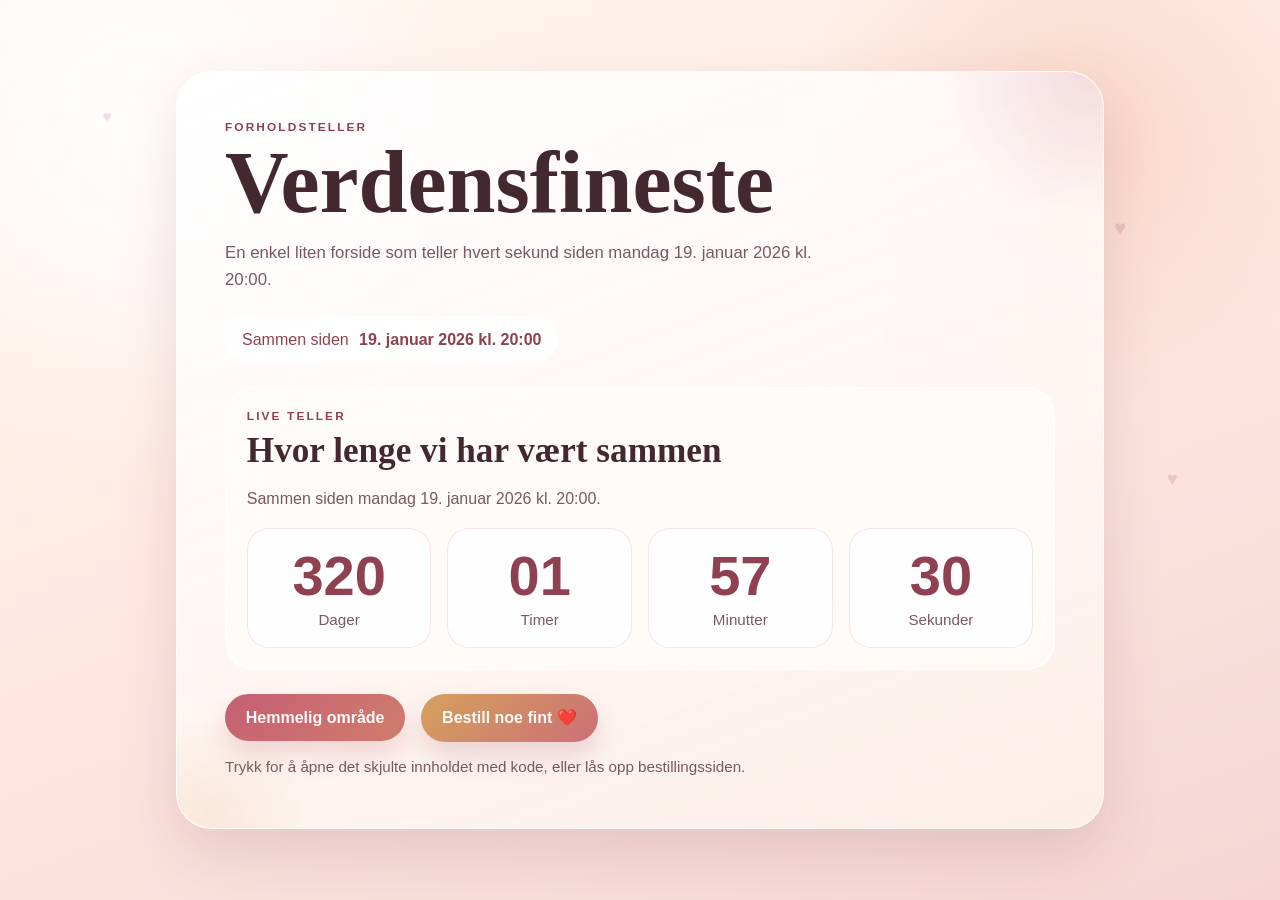
==== bestilling.html @ a600731e "koblet til formspree" ====
<!DOCTYPE html>
<html lang="no">
<head>
  <meta charset="UTF-8">
  <meta name="viewport" content="width=device-width, initial-scale=1.0">
  <title>Bestill noe fint | Verdensfineste</title>
  <link rel="stylesheet" href="style.css">
  <script src="bestilling.js" defer></script>
</head>
<body>
  <div class="floating-hearts" aria-hidden="true">
    <span class="heart heart-1">&hearts;</span>
    <span class="heart heart-2">&hearts;</span>
    <span class="heart heart-3">&hearts;</span>
    <span class="heart heart-4">&hearts;</span>
    <span class="heart heart-5">&hearts;</span>
    <span class="heart heart-6">&hearts;</span>
  </div>

  <div class="page-shell">
    <main class="container order-container">
      <section class="hero-card order-hero">
        <a class="back-link" href="index.html">&larr; Tilbake til forsiden</a>
        <p class="eyebrow">Privat bestilling</p>
        <h1>Bestill noe fint &#10084;&#65039;</h1>
        <p class="hero-copy order-copy">
          Velg det du &oslash;nsker, dato og tid, s&aring; sendes bestillingen.
        </p>

        <form class="order-request-form" id="order-request-form">
          <input type="hidden" name="_subject" value="Ny bestilling fra nettsiden">
          <input type="hidden" name="mottaker" value="t-nyste@online.no">
          <input type="hidden" name="valgte_tjenester" id="selected-services-field">
          <input type="hidden" name="undervalg" id="selected-details-field">
          <input type="hidden" name="bestillingoversikt" id="order-summary-field">

          <div class="order-form-grid">
            <section class="form-panel" aria-labelledby="order-details-title">
              <div class="timeline-heading">
                <div>
                  <p class="panel-kicker">Detaljer</p>
                  <h2 id="order-details-title">Dato, tid og navn</h2>
                </div>
                <p class="timeline-copy">Fyll inn det grunnleggende f&oslash;rst.</p>
              </div>

              <label class="form-field" for="fornavn">
                <span class="field-label">Fornavn</span>
                <input class="text-input" id="fornavn" name="fornavn" type="text" required>
              </label>

              <div class="field-cluster">
                <label class="form-field" for="dato">
                  <span class="field-label">Dato</span>
                  <input class="text-input" id="dato" name="dato" type="date" required>
                </label>

                <label class="form-field" for="klokkeslett">
                  <span class="field-label">Klokkeslett</span>
                  <input class="text-input" id="klokkeslett" name="klokkeslett" type="time" required>
                </label>
              </div>

              <label class="form-field" for="ekstra-melding">
                <span class="field-label">Ekstra melding</span>
                <textarea
                  class="text-area"
                  id="ekstra-melding"
                  name="ekstra_melding"
                  rows="5"
                  placeholder="Skriv noe fint eller praktisk her"
                ></textarea>
              </label>
            </section>

            <section class="form-panel" aria-labelledby="order-summary-title">
              <div>
                <p class="panel-kicker">Oversikt</p>
                <h2 id="order-summary-title">Valgt s&aring; langt</h2>
              </div>
              <p class="panel-copy">
                Du kan velge flere tjenester og menyer i samme bestilling.
              </p>

              <ul class="order-summary-list" id="selection-preview">
                <li class="summary-empty">Ingen tjenester valgt enn&aring;.</li>
              </ul>

              <div class="status-message is-info" id="config-message" hidden aria-live="polite"></div>
              <div class="status-message" id="form-status" hidden aria-live="polite"></div>
            </section>
          </div>

          <section class="form-panel services-shell" aria-labelledby="services-title">
            <div class="timeline-heading">
              <div>
                <p class="panel-kicker">Tjenester</p>
                <h2 id="services-title">Velg det du &oslash;nsker</h2>
              </div>
              <p class="timeline-copy">Undervalg blir tilgjengelige n&aring;r tjenesten er valgt.</p>
            </div>

            <div class="service-grid">
              <article class="service-card" data-service-card>
                <label class="service-toggle" for="service-dinner">
                  <input type="checkbox" id="service-dinner" name="services[]" value="Middag hjemme">
                  <span class="service-copy">
                    <strong class="service-title">Middag hjemme</strong>
                    <span>Velg meny, dessert og om kokken skal v&aelig;re med eller uten kl&aelig;r.</span>
                  </span>
                </label>

                <div class="service-options" data-options-for="service-dinner">
                  <div class="option-group">
                    <p class="option-group-title">Meny</p>
                    <div class="choice-row">
                      <label class="choice-chip" for="dinner-pizza">
                        <input type="checkbox" id="dinner-pizza" name="dinner_menu[]" value="Pizza">
                        Pizza
                      </label>
                      <label class="choice-chip" for="dinner-together">
                        <input type="checkbox" id="dinner-together" name="dinner_menu[]" value="Middag sammen">
                        Middag sammen
                      </label>
                    </div>
                  </div>

                  <div class="option-group">
                    <p class="option-group-title">Kokken</p>
                    <div class="choice-row">
                      <label class="choice-chip" for="cook-clothes-med">
                        <input type="radio" id="cook-clothes-med" name="cook_clothes" value="Med">
                        Med
                      </label>
                      <label class="choice-chip" for="cook-clothes-uten">
                        <input type="radio" id="cook-clothes-uten" name="cook_clothes" value="Uten">
                        Uten
                      </label>
                    </div>
                  </div>

                  <div class="option-group">
                    <p class="option-group-title">Dessert</p>
                    <div class="choice-row">
                      <label class="choice-chip" for="dessert-yes">
                        <input type="radio" id="dessert-yes" name="dessert" value="Ja">
                        Ja
                      </label>
                      <label class="choice-chip" for="dessert-no">
                        <input type="radio" id="dessert-no" name="dessert" value="Nei">
                        Nei
                      </label>
                    </div>
                  </div>
                </div>
              </article>

              <article class="service-card" data-service-card>
                <label class="service-toggle" for="service-cinema">
                  <input type="checkbox" id="service-cinema" name="services[]" value="Kino-date">
                  <span class="service-copy">
                    <strong class="service-title">Kino-date</strong>
                    <span>En enkel kveld ute med film og tid sammen.</span>
                  </span>
                </label>
              </article>

              <article class="service-card" data-service-card>
                <label class="service-toggle" for="service-massage">
                  <input type="checkbox" id="service-massage" name="services[]" value="Massasje">
                  <span class="service-copy">
                    <strong class="service-title">Massasje</strong>
                    <span>Velg en eller flere typer massasje og om du vil ha happy ending.</span>
                  </span>
                </label>

                <div class="service-options" data-options-for="service-massage">
                  <div class="option-group">
                    <p class="option-group-title">Type massasje</p>
                    <div class="choice-row">
                      <label class="choice-chip" for="massage-full">
                        <input type="checkbox" id="massage-full" name="massage_type[]" value="Full kroppsmassasje">
                        Full kroppsmassasje
                      </label>
                      <label class="choice-chip" for="massage-feet">
                        <input type="checkbox" id="massage-feet" name="massage_type[]" value="Fotmassasje">
                        Fotmassasje
                      </label>
                      <label class="choice-chip" for="massage-legs">
                        <input type="checkbox" id="massage-legs" name="massage_type[]" value="Benmassasje">
                        Benmassasje
                      </label>
                      <label class="choice-chip" for="massage-back">
                        <input type="checkbox" id="massage-back" name="massage_type[]" value="Ryggmassasje">
                        Ryggmassasje
                      </label>
                      <label class="choice-chip" for="massage-front">
                        <input type="checkbox" id="massage-front" name="massage_type[]" value="Frontmassasje">
                        Frontmassasje
                      </label>
                    </div>
                  </div>

                  <div class="option-group">
                    <p class="option-group-title">Happy ending</p>
                    <div class="choice-row">
                      <label class="choice-chip" for="happy-ending-yes">
                        <input type="radio" id="happy-ending-yes" name="happy_ending" value="Ja">
                        Ja
                      </label>
                      <label class="choice-chip" for="happy-ending-no">
                        <input type="radio" id="happy-ending-no" name="happy_ending" value="Nei">
                        Nei
                      </label>
                    </div>
                  </div>
                </div>
              </article>

              <article class="service-card" data-service-card>
                <label class="service-toggle" for="service-breakfast">
                  <input type="checkbox" id="service-breakfast" name="services[]" value="Frokost p&#229; senga">
                  <span class="service-copy">
                    <strong class="service-title">Frokost p&aring; senga</strong>
                    <span>Start dagen rolig med noe godt og en kaffebeslutning.</span>
                  </span>
                </label>

                <div class="service-options" data-options-for="service-breakfast">
                  <div class="option-group">
                    <p class="option-group-title">Kaffe</p>
                    <div class="choice-row">
                      <label class="choice-chip" for="coffee-yes">
                        <input type="radio" id="coffee-yes" name="coffee" value="Ja">
                        Ja
                      </label>
                      <label class="choice-chip" for="coffee-no">
                        <input type="radio" id="coffee-no" name="coffee" value="Nei">
                        Nei
                      </label>
                    </div>
                  </div>
                </div>
              </article>

              <article class="service-card" data-service-card>
                <label class="service-toggle" for="service-surprise">
                  <input type="checkbox" id="service-surprise" name="services[]" value="Overraskelse">
                  <span class="service-copy">
                    <strong class="service-title">Overraskelse</strong>
                    <span>For n&aring;r du vil at resten skal f&aring; v&aelig;re hemmelig.</span>
                  </span>
                </label>
              </article>
            </div>
          </section>

          <div class="submit-row">
            <p class="tiny-note">
              Bestillingen sendes til <strong>t-nyste@online.no</strong> via Formspree n&aring;r endepunktet er lagt inn.
            </p>
            <button class="order-submit-button" id="submit-order-button" type="submit">Send bestilling</button>
          </div>
        </form>
      </section>
    </main>
  </div>
</body>
</html>
---- style.css ----
:root {
  --bg-top: #fff8f3;
  --bg-mid: #ffe9e2;
  --bg-bottom: #f5d6d4;
  --surface: rgba(255, 252, 249, 0.72);
  --surface-strong: rgba(255, 255, 255, 0.92);
  --surface-soft: rgba(255, 247, 243, 0.84);
  --rose: #c55e73;
  --rose-deep: #8f4152;
  --peach: #f3c4ae;
  --gold: #d6a262;
  --ink: #442830;
  --muted: #785961;
  --line: rgba(197, 94, 115, 0.16);
  --shadow: 0 24px 60px rgba(116, 53, 65, 0.15);
  --radius-xl: 36px;
  --radius-lg: 28px;
  --radius-md: 22px;
}

* {
  box-sizing: border-box;
}

html {
  scroll-behavior: smooth;
}

body {
  margin: 0;
  min-height: 100vh;
  color: var(--ink);
  font-family: "Avenir Next", "Trebuchet MS", sans-serif;
  background:
    radial-gradient(circle at 12% 16%, rgba(255, 255, 255, 0.92) 0, rgba(255, 255, 255, 0) 24%),
    radial-gradient(circle at 84% 14%, rgba(243, 196, 174, 0.5) 0, rgba(243, 196, 174, 0) 22%),
    linear-gradient(160deg, var(--bg-top) 0%, var(--bg-mid) 46%, var(--bg-bottom) 100%);
}

body.is-modal-open {
  overflow: hidden;
}

button,
input,
textarea,
select {
  font: inherit;
}

.page-shell {
  position: relative;
  isolation: isolate;
  overflow: hidden;
}

.container {
  width: min(68rem, calc(100% - 1.5rem));
  min-height: 100vh;
  margin: 0 auto;
  padding: 1.5rem 0;
  display: grid;
  place-items: center;
}

.floating-hearts {
  position: fixed;
  inset: 0;
  pointer-events: none;
  z-index: 0;
}

.heart {
  position: absolute;
  color: rgba(143, 65, 82, 0.16);
  animation: drift 10s ease-in-out infinite;
}

.heart-1 {
  top: 12%;
  left: 8%;
  font-size: 1rem;
}

.heart-2 {
  top: 24%;
  right: 12%;
  font-size: 1.3rem;
  animation-delay: -2s;
}

.heart-3 {
  bottom: 22%;
  left: 14%;
  font-size: 0.9rem;
  animation-delay: -5s;
}

.heart-4 {
  top: 52%;
  right: 8%;
  font-size: 1.15rem;
  animation-delay: -1s;
}

.heart-5 {
  bottom: 12%;
  right: 22%;
  font-size: 0.95rem;
  animation-delay: -3.5s;
}

.heart-6 {
  top: 68%;
  left: 44%;
  font-size: 0.85rem;
  animation-delay: -6s;
}

.hero-card,
.counter-card,
.modal-card,
.secret-panel {
  backdrop-filter: blur(22px);
}

.hero-card {
  position: relative;
  z-index: 1;
  width: min(100%, 58rem);
  padding: clamp(1.6rem, 4vw, 3rem);
  border-radius: var(--radius-xl);
  border: 1px solid rgba(255, 255, 255, 0.72);
  background: linear-gradient(160deg, rgba(255, 255, 255, 0.9), rgba(255, 243, 238, 0.78));
  box-shadow: var(--shadow);
  overflow: hidden;
}

.hero-card::before,
.hero-card::after {
  content: "";
  position: absolute;
  border-radius: 999px;
  pointer-events: none;
}

.hero-card::before {
  width: 18rem;
  height: 18rem;
  top: -9rem;
  right: -8rem;
  background: radial-gradient(circle, rgba(197, 94, 115, 0.18) 0, rgba(197, 94, 115, 0) 72%);
}

.hero-card::after {
  width: 12rem;
  height: 12rem;
  bottom: -5rem;
  left: -4rem;
  background: radial-gradient(circle, rgba(214, 162, 98, 0.15) 0, rgba(214, 162, 98, 0) 72%);
}

.eyebrow,
.panel-kicker {
  margin: 0 0 0.55rem;
  text-transform: uppercase;
  letter-spacing: 0.18em;
  font-size: 0.74rem;
  font-weight: 700;
  color: var(--rose-deep);
}

h1,
h2,
h3 {
  margin: 0;
  font-family: "Iowan Old Style", "Palatino Linotype", Georgia, serif;
  font-weight: 700;
}

h1 {
  font-size: clamp(3rem, 8vw, 5.5rem);
  line-height: 0.92;
  max-width: 8ch;
}

h2 {
  font-size: clamp(1.6rem, 4vw, 2.2rem);
  line-height: 1.08;
}

h3 {
  font-size: clamp(1.2rem, 3.4vw, 1.55rem);
  line-height: 1.15;
}

.hero-copy,
.counter-note,
.modal-copy,
.timeline-copy,
.panel-date,
.tiny-note {
  margin: 0;
  color: var(--muted);
  line-height: 1.6;
}

.hero-copy {
  max-width: 38rem;
  margin-top: 1rem;
  font-size: 1.05rem;
}

.start-chip {
  display: inline-flex;
  flex-wrap: wrap;
  gap: 0.4rem 0.65rem;
  align-items: center;
  margin-top: 1.4rem;
  padding: 0.85rem 1rem;
  border-radius: 999px;
  background: rgba(255, 255, 255, 0.8);
  border: 1px solid rgba(255, 255, 255, 0.72);
  color: var(--rose-deep);
}

.start-chip strong {
  font-weight: 700;
}

.counter-card {
  margin-top: 1.5rem;
  padding: 1.3rem;
  border-radius: var(--radius-lg);
  background: var(--surface);
  border: 1px solid rgba(255, 255, 255, 0.7);
  box-shadow: inset 0 0 0 1px rgba(255, 255, 255, 0.3);
}

.counter-heading {
  display: flex;
  justify-content: space-between;
  align-items: end;
  gap: 1rem;
  flex-wrap: wrap;
  margin-bottom: 1rem;
}

.hero-counter,
.mini-counter,
.secret-grid {
  display: grid;
  gap: 1rem;
}

.hero-counter {
  grid-template-columns: repeat(4, minmax(0, 1fr));
}

.counter-box {
  padding: 1.2rem 1rem;
  border-radius: var(--radius-md);
  background: var(--surface-strong);
  border: 1px solid var(--line);
  text-align: center;
  box-shadow: inset 0 0 0 1px rgba(255, 255, 255, 0.28);
}

.counter-value,
.mini-counter-box strong {
  display: block;
  color: var(--rose-deep);
  line-height: 1;
}

.counter-value {
  font-size: clamp(2rem, 5vw, 3.5rem);
}

.counter-label,
.mini-counter-box span {
  display: block;
  margin-top: 0.45rem;
  color: var(--muted);
  font-size: 0.95rem;
}

.hero-actions {
  margin-top: 1.5rem;
  display: flex;
  flex-wrap: wrap;
  gap: 0.85rem 1rem;
  align-items: center;
}

.secret-button,
.unlock-button,
.order-button,
.order-submit-button,
.back-link {
  border: 0;
  transition: transform 0.2s ease, box-shadow 0.2s ease, background 0.2s ease;
}

.secret-button {
  padding: 0.9rem 1.3rem;
  border-radius: 999px;
  background: linear-gradient(135deg, var(--rose), #d07d6d);
  color: #fff8f6;
  box-shadow: 0 14px 26px rgba(197, 94, 115, 0.22);
  font-weight: 700;
}

.order-button,
.order-submit-button {
  padding: 0.9rem 1.3rem;
  border-radius: 999px;
  background: linear-gradient(135deg, #d5a15d, #cc6f76);
  color: #fffaf6;
  box-shadow: 0 14px 26px rgba(143, 65, 82, 0.18);
  font-weight: 700;
}

.order-button,
.order-submit-button,
.back-link {
  cursor: pointer;
}

.secret-button:hover,
.secret-button:focus-visible,
.order-button:hover,
.order-button:focus-visible,
.order-submit-button:hover,
.order-submit-button:focus-visible,
.back-link:hover,
.back-link:focus-visible,
.unlock-button:hover,
.unlock-button:focus-visible,
.modal-close:hover,
.modal-close:focus-visible {
  transform: translateY(-1px);
}

.hero-note {
  flex-basis: 100%;
}

.tiny-note {
  font-size: 0.95rem;
}

.modal-backdrop {
  position: fixed;
  inset: 0;
  z-index: 10;
  display: flex;
  align-items: center;
  justify-content: center;
  padding: 1rem;
  background: rgba(76, 43, 52, 0.26);
  opacity: 0;
  visibility: hidden;
  pointer-events: none;
  transition: opacity 0.28s ease, visibility 0.28s ease;
}

.modal-backdrop.is-open {
  opacity: 1;
  visibility: visible;
  pointer-events: auto;
}

.modal-card {
  position: relative;
  width: min(100%, 60rem);
  max-height: min(92vh, 58rem);
  overflow: auto;
  padding: 1.35rem;
  border-radius: 32px;
  border: 1px solid rgba(255, 255, 255, 0.78);
  background: linear-gradient(180deg, rgba(255, 253, 251, 0.97), rgba(255, 244, 240, 0.92));
  box-shadow: 0 34px 70px rgba(78, 41, 52, 0.24);
  transform: translateY(20px) scale(0.985);
  transition: transform 0.28s ease;
}

.modal-card-compact {
  width: min(100%, 34rem);
  max-height: none;
}

.modal-backdrop.is-open .modal-card {
  transform: translateY(0) scale(1);
}

.modal-close {
  position: sticky;
  top: 0;
  margin-left: auto;
  display: grid;
  place-items: center;
  width: 2.3rem;
  height: 2.3rem;
  border: 0;
  border-radius: 999px;
  background: rgba(255, 255, 255, 0.9);
  color: var(--rose-deep);
  cursor: pointer;
  font-size: 1.25rem;
  box-shadow: 0 10px 18px rgba(78, 41, 52, 0.1);
}

.unlock-view,
.secret-view {
  animation: soft-rise 0.35s ease both;
}

.unlock-view {
  padding: 0.2rem 0.2rem 0.6rem;
}

.secret-form {
  margin-top: 1.4rem;
}

.field-label {
  display: block;
  margin-bottom: 0.5rem;
  color: var(--ink);
  font-weight: 700;
}

.field-row {
  display: flex;
  gap: 0.75rem;
}

.secret-input {
  flex: 1;
  min-width: 0;
  padding: 0.95rem 1rem;
  border-radius: 18px;
  border: 1px solid var(--line);
  background: rgba(255, 255, 255, 0.95);
  color: var(--ink);
  box-shadow: inset 0 0 0 1px rgba(255, 255, 255, 0.4);
}

.secret-input:focus-visible {
  outline: 2px solid rgba(197, 94, 115, 0.35);
  outline-offset: 2px;
}

.unlock-button {
  padding: 0.95rem 1.15rem;
  border-radius: 18px;
  background: linear-gradient(135deg, rgba(197, 94, 115, 0.16), rgba(214, 162, 98, 0.2));
  color: var(--rose-deep);
  font-weight: 700;
}

.error-message {
  margin: 0.65rem 0 0;
  color: #a14357;
  font-size: 0.95rem;
}

.modal-header {
  display: flex;
  justify-content: space-between;
  gap: 1rem;
  align-items: end;
  flex-wrap: wrap;
  margin-bottom: 1rem;
}

.secret-grid {
  grid-template-columns: repeat(2, minmax(0, 1fr));
}

.secret-panel {
  padding: 1.15rem;
  border-radius: 26px;
  border: 1px solid var(--line);
  background: var(--surface-soft);
  box-shadow: inset 0 0 0 1px rgba(255, 255, 255, 0.34);
}

.secret-panel-wide {
  grid-column: 1 / -1;
}

.panel-date {
  margin-top: 0.65rem;
}

.panel-note {
  margin: 0.85rem 0 0;
  color: var(--rose-deep);
  font-weight: 700;
  line-height: 1.5;
}

.mini-counter {
  margin-top: 1rem;
  grid-template-columns: repeat(4, minmax(0, 1fr));
}

.mini-counter-box {
  padding: 0.9rem 0.6rem;
  border-radius: 18px;
  background: rgba(255, 255, 255, 0.92);
  border: 1px solid var(--line);
  text-align: center;
}

.mini-counter-box strong {
  font-size: clamp(1.35rem, 4vw, 2rem);
}

.panel-split {
  display: grid;
  grid-template-columns: minmax(0, 1fr) minmax(0, 0.95fr);
  gap: 1rem;
}

.rules-list,
.timeline-list {
  list-style: none;
  margin: 0;
  padding: 0;
}

.rules-list {
  display: grid;
  gap: 0.7rem;
}

.rules-list li,
.timeline-item {
  padding: 0.9rem 1rem;
  border-radius: 18px;
  border: 1px solid var(--line);
  background: rgba(255, 255, 255, 0.9);
}

.timeline-heading {
  display: flex;
  justify-content: space-between;
  align-items: end;
  gap: 1rem;
  flex-wrap: wrap;
  margin-bottom: 1rem;
}

.timeline-list {
  display: grid;
  gap: 0.75rem;
}

.timeline-item {
  display: flex;
  justify-content: space-between;
  align-items: center;
  gap: 0.85rem;
}

.timeline-item-copy {
  display: grid;
  gap: 0.25rem;
}

.timeline-item-copy strong {
  font-size: 1rem;
}

.timeline-item-copy span {
  color: var(--muted);
  line-height: 1.45;
}

.timeline-badge {
  display: inline-flex;
  align-items: center;
  justify-content: center;
  padding: 0.45rem 0.8rem;
  border-radius: 999px;
  background: rgba(245, 223, 216, 0.95);
  color: var(--rose-deep);
  font-size: 0.86rem;
  font-weight: 700;
  white-space: nowrap;
}

.timeline-item.is-next {
  border-color: rgba(143, 65, 82, 0.34);
  box-shadow: inset 0 0 0 1px rgba(143, 65, 82, 0.1);
}

.timeline-item.is-past {
  opacity: 0.76;
}

.order-container {
  align-items: start;
  padding: 2rem 0;
}

.order-hero {
  width: min(100%, 62rem);
}

.back-link {
  display: inline-flex;
  align-items: center;
  gap: 0.5rem;
  margin-bottom: 1.25rem;
  padding: 0.8rem 1rem;
  border-radius: 999px;
  background: rgba(255, 255, 255, 0.82);
  color: var(--rose-deep);
  text-decoration: none;
  box-shadow: 0 12px 24px rgba(116, 53, 65, 0.08);
}

.order-copy {
  max-width: 42rem;
}

.order-request-form {
  margin-top: 1.75rem;
  display: grid;
  gap: 1.2rem;
}

.order-form-grid,
.field-cluster,
.service-grid {
  display: grid;
  gap: 1rem;
}

.order-form-grid {
  grid-template-columns: minmax(0, 1.05fr) minmax(0, 0.95fr);
}

.field-cluster,
.service-grid {
  grid-template-columns: repeat(2, minmax(0, 1fr));
}

.form-panel,
.service-card {
  padding: 1.2rem;
  border-radius: 26px;
  border: 1px solid var(--line);
  background: var(--surface);
  box-shadow: inset 0 0 0 1px rgba(255, 255, 255, 0.32);
}

.form-panel {
  display: grid;
  gap: 1rem;
}

.services-shell {
  gap: 1.25rem;
}

.form-field,
.option-group,
.service-options {
  display: grid;
  gap: 0.55rem;
}

.panel-copy,
.service-copy span,
.summary-copy {
  margin: 0;
  color: var(--muted);
  line-height: 1.6;
}

.text-input,
.text-area {
  width: 100%;
  min-width: 0;
  padding: 0.95rem 1rem;
  border-radius: 18px;
  border: 1px solid var(--line);
  background: rgba(255, 255, 255, 0.95);
  color: var(--ink);
  box-shadow: inset 0 0 0 1px rgba(255, 255, 255, 0.4);
}

.text-area {
  min-height: 8.5rem;
  resize: vertical;
}

.text-input:focus-visible,
.text-area:focus-visible {
  outline: 2px solid rgba(197, 94, 115, 0.35);
  outline-offset: 2px;
}

.service-card {
  display: grid;
  gap: 1rem;
  background: var(--surface-soft);
}

.service-card.is-selected {
  border-color: rgba(143, 65, 82, 0.34);
  box-shadow:
    inset 0 0 0 1px rgba(143, 65, 82, 0.08),
    0 16px 28px rgba(143, 65, 82, 0.08);
}

.service-toggle {
  display: flex;
  gap: 0.85rem;
  align-items: flex-start;
  cursor: pointer;
}

.service-toggle input,
.choice-chip input {
  accent-color: var(--rose);
}

.service-copy {
  display: grid;
  gap: 0.25rem;
}

.service-title {
  font-family: "Iowan Old Style", "Palatino Linotype", Georgia, serif;
  font-size: 1.25rem;
  line-height: 1.15;
}

.service-options {
  padding-top: 0.2rem;
  border-top: 1px solid rgba(197, 94, 115, 0.14);
}

.option-group-title {
  margin: 0;
  color: var(--rose-deep);
  font-size: 0.95rem;
  font-weight: 700;
}

.choice-row {
  display: flex;
  flex-wrap: wrap;
  gap: 0.65rem;
}

.choice-chip {
  display: inline-flex;
  align-items: center;
  gap: 0.5rem;
  padding: 0.78rem 0.92rem;
  border-radius: 18px;
  border: 1px solid var(--line);
  background: rgba(255, 255, 255, 0.9);
  cursor: pointer;
  transition: transform 0.2s ease, border-color 0.2s ease, background 0.2s ease, opacity 0.2s ease;
}

.choice-chip.is-selected {
  border-color: rgba(143, 65, 82, 0.34);
  background: rgba(255, 244, 240, 0.98);
}

.choice-chip.is-disabled {
  opacity: 0.56;
}

.order-summary-list {
  list-style: none;
  margin: 0;
  padding: 0;
  display: grid;
  gap: 0.75rem;
}

.order-summary-list li {
  padding: 0.9rem 1rem;
  border-radius: 18px;
  border: 1px solid var(--line);
  background: rgba(255, 255, 255, 0.92);
}

.order-summary-list strong {
  display: block;
  margin-bottom: 0.25rem;
  color: var(--rose-deep);
}

.summary-empty {
  color: var(--muted);
}

.status-message {
  padding: 0.95rem 1rem;
  border-radius: 18px;
  border: 1px solid transparent;
  line-height: 1.55;
}

.status-message.is-info {
  color: #6d4c54;
  border-color: rgba(214, 162, 98, 0.22);
  background: rgba(255, 247, 236, 0.92);
}

.status-message.is-success {
  color: #7a3044;
  border-color: rgba(197, 94, 115, 0.2);
  background: rgba(255, 241, 244, 0.96);
}

.status-message.is-error {
  color: #a14357;
  border-color: rgba(161, 67, 87, 0.18);
  background: rgba(255, 242, 244, 0.96);
}

.submit-row {
  display: flex;
  justify-content: space-between;
  align-items: center;
  gap: 1rem;
  flex-wrap: wrap;
}

.order-submit-button[disabled] {
  cursor: not-allowed;
  opacity: 0.68;
  transform: none;
  box-shadow: none;
}

@keyframes drift {
  0%,
  100% {
    transform: translateY(0) scale(1);
    opacity: 0.16;
  }

  50% {
    transform: translateY(-12px) scale(1.06);
    opacity: 0.28;
  }
}

@keyframes soft-rise {
  from {
    opacity: 0;
    transform: translateY(8px);
  }

  to {
    opacity: 1;
    transform: translateY(0);
  }
}

@media (max-width: 48rem) {
  .container {
    width: min(100% - 1rem, 68rem);
    padding: 1rem 0;
  }

  .hero-card {
    border-radius: 28px;
  }

  .hero-counter,
  .mini-counter,
  .secret-grid,
  .panel-split,
  .field-cluster,
  .service-grid {
    grid-template-columns: repeat(2, minmax(0, 1fr));
  }

  .order-form-grid {
    grid-template-columns: 1fr;
  }

  .counter-heading,
  .modal-header,
  .timeline-heading {
    align-items: start;
  }

  .field-row {
    flex-direction: column;
  }

  .unlock-button {
    width: 100%;
  }

  .timeline-item {
    flex-direction: column;
    align-items: flex-start;
  }
}

@media (max-width: 34rem) {
  .hero-counter,
  .mini-counter,
  .secret-grid,
  .panel-split,
  .order-form-grid,
  .field-cluster,
  .service-grid {
    grid-template-columns: 1fr;
  }

  .start-chip {
    border-radius: 22px;
  }

  .modal-card {
    padding: 1rem;
    border-radius: 26px;
  }

  .submit-row {
    align-items: stretch;
  }

  .back-link,
  .order-submit-button {
    width: 100%;
    justify-content: center;
  }
}

@media (prefers-reduced-motion: reduce) {
  html {
    scroll-behavior: auto;
  }

  *,
  *::before,
  *::after {
    animation-duration: 0.01ms !important;
    animation-iteration-count: 1 !important;
    transition-duration: 0.01ms !important;
  }
}
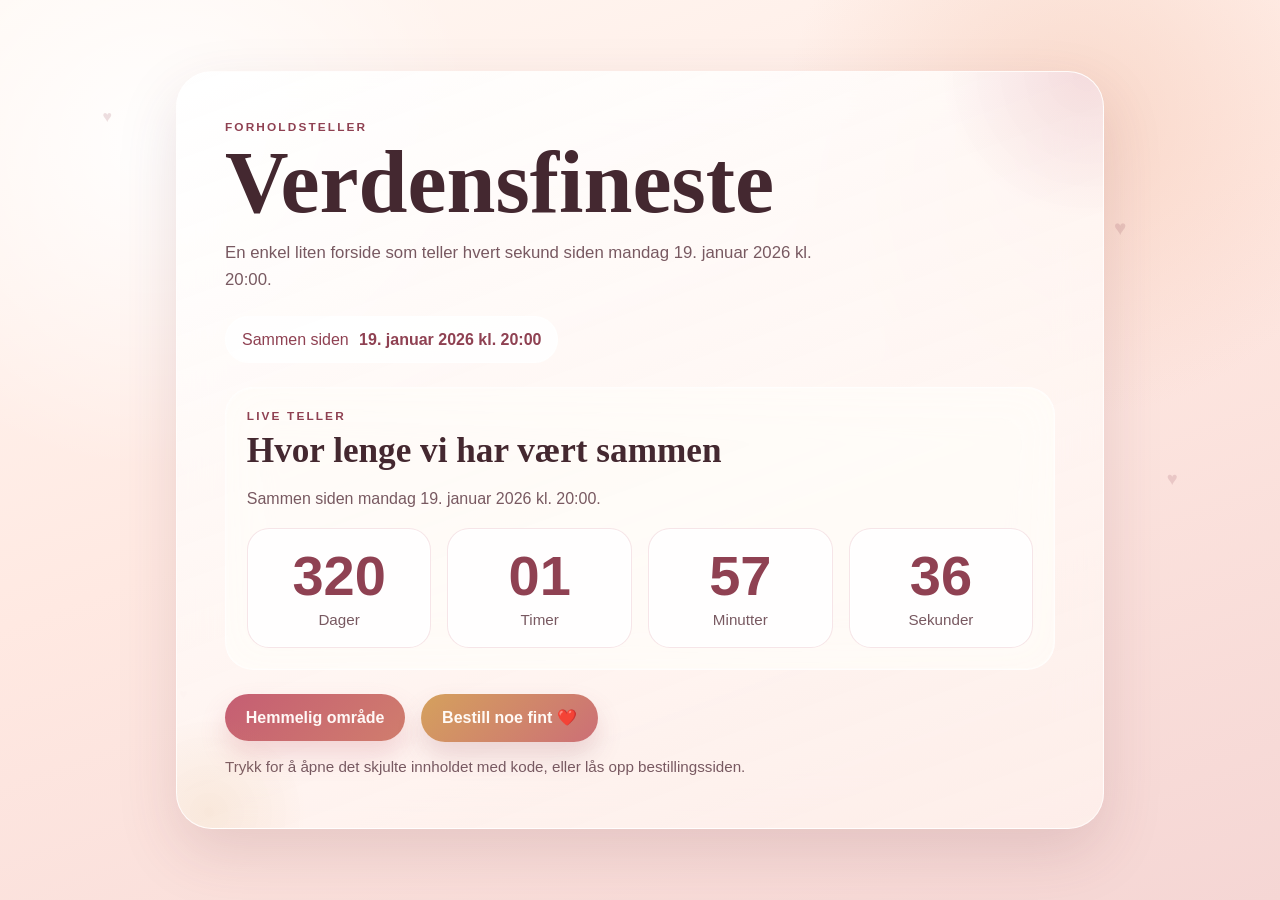
==== commit 3f89f622: "oppdater kokkens bekledning" ====
--- a/bestilling.html
+++ b/bestilling.html
@@ -126,15 +126,15 @@
                   </div>
 
                   <div class="option-group">
-                    <p class="option-group-title">Kokken</p>
+                    <p class="option-group-title">Kokkens bekledning</p>
                     <div class="choice-row">
                       <label class="choice-chip" for="cook-clothes-med">
-                        <input type="radio" id="cook-clothes-med" name="cook_clothes" value="Med">
-                        Med
+                        <input type="radio" id="cook-clothes-med" name="cook_clothes" value="Med klær">
+                        Med klær
                       </label>
                       <label class="choice-chip" for="cook-clothes-uten">
-                        <input type="radio" id="cook-clothes-uten" name="cook_clothes" value="Uten">
-                        Uten
+                        <input type="radio" id="cook-clothes-uten" name="cook_clothes" value="Uten klær">
+                        Uten klær
                       </label>
                     </div>
                   </div>
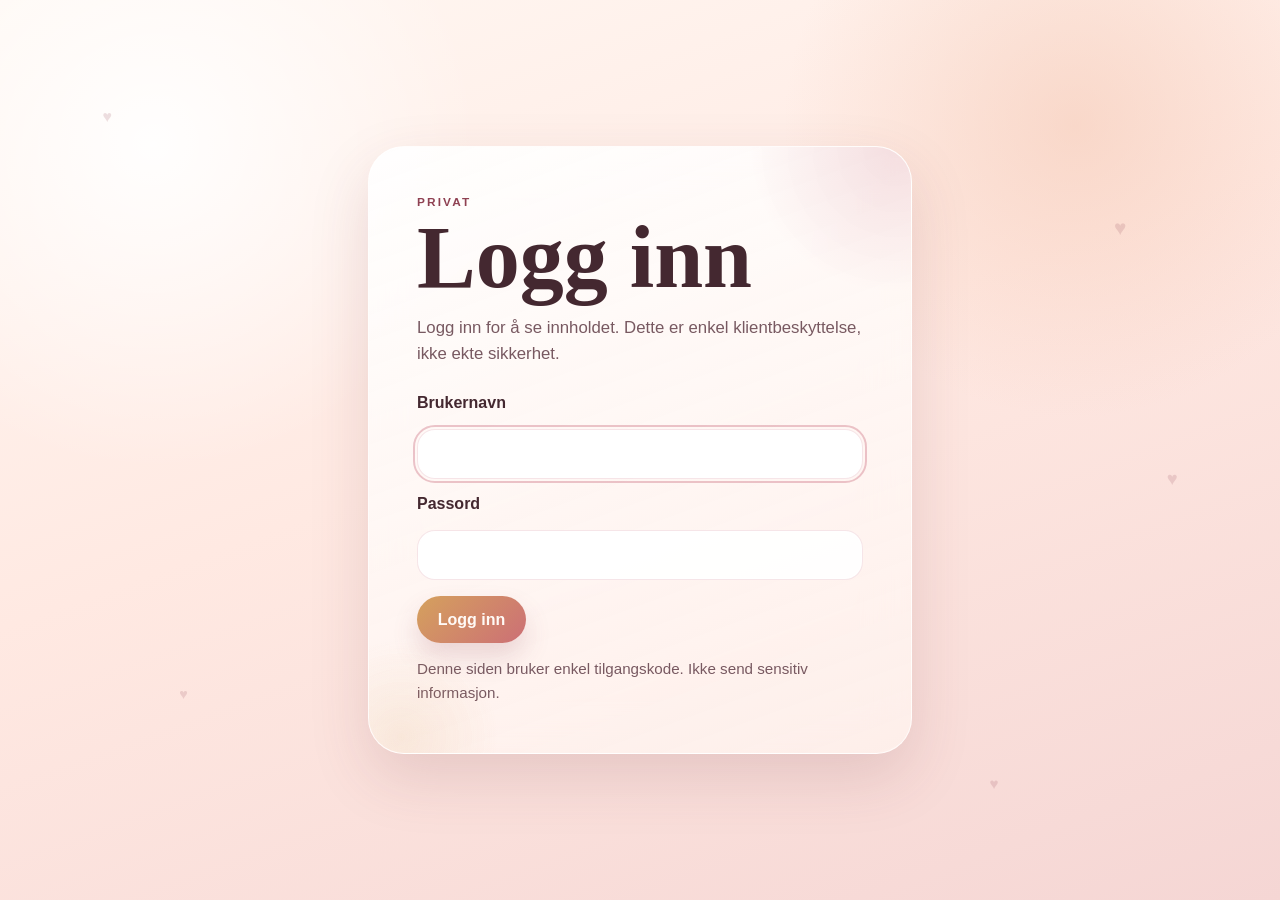
==== commit 69416504: "legg til innlogging" ====
--- a/bestilling.html
+++ b/bestilling.html
@@ -4,10 +4,25 @@
   <meta charset="UTF-8">
   <meta name="viewport" content="width=device-width, initial-scale=1.0">
   <title>Bestill noe fint | Verdensfineste</title>
+  <script>
+    // Dette er enkel klientbeskyttelse, ikke ekte sikkerhet.
+    (function () {
+      try {
+        if (window.sessionStorage.getItem("siteLoginGranted") !== "granted") {
+          window.location.replace("index.html");
+          return;
+        }
+
+        document.documentElement.classList.add("has-login-access");
+      } catch (error) {
+        window.location.replace("index.html");
+      }
+    })();
+  </script>
   <link rel="stylesheet" href="style.css">
   <script src="bestilling.js" defer></script>
 </head>
-<body>
+<body class="order-protected-page">
   <div class="floating-hearts" aria-hidden="true">
     <span class="heart heart-1">&hearts;</span>
     <span class="heart heart-2">&hearts;</span>
@@ -27,9 +42,15 @@
           Velg det du &oslash;nsker, dato og tid, s&aring; sendes bestillingen.
         </p>
 
-        <form class="order-request-form" id="order-request-form">
+        <form
+          class="order-request-form"
+          id="order-request-form"
+          action="https://formspree.io/f/xvzllqby"
+          method="post"
+          accept-charset="UTF-8"
+          autocomplete="off"
+        >
           <input type="hidden" name="_subject" value="Ny bestilling fra nettsiden">
-          <input type="hidden" name="mottaker" value="t-nyste@online.no">
           <input type="hidden" name="valgte_tjenester" id="selected-services-field">
           <input type="hidden" name="undervalg" id="selected-details-field">
           <input type="hidden" name="bestillingoversikt" id="order-summary-field">
@@ -46,18 +67,18 @@
 
               <label class="form-field" for="fornavn">
                 <span class="field-label">Fornavn</span>
-                <input class="text-input" id="fornavn" name="fornavn" type="text" required>
+                <input class="text-input" id="fornavn" name="fornavn" type="text" autocomplete="off" required>
               </label>
 
               <div class="field-cluster">
                 <label class="form-field" for="dato">
                   <span class="field-label">Dato</span>
-                  <input class="text-input" id="dato" name="dato" type="date" required>
+                  <input class="text-input" id="dato" name="dato" type="date" autocomplete="off" required>
                 </label>
 
                 <label class="form-field" for="klokkeslett">
                   <span class="field-label">Klokkeslett</span>
-                  <input class="text-input" id="klokkeslett" name="klokkeslett" type="time" required>
+                  <input class="text-input" id="klokkeslett" name="klokkeslett" type="time" autocomplete="off" required>
                 </label>
               </div>
 
@@ -86,7 +107,6 @@
                 <li class="summary-empty">Ingen tjenester valgt enn&aring;.</li>
               </ul>
 
-              <div class="status-message is-info" id="config-message" hidden aria-live="polite"></div>
               <div class="status-message" id="form-status" hidden aria-live="polite"></div>
             </section>
           </div>
@@ -256,11 +276,11 @@
           </section>
 
           <div class="submit-row">
-            <p class="tiny-note">
-              Bestillingen sendes til <strong>t-nyste@online.no</strong> via Formspree n&aring;r endepunktet er lagt inn.
-            </p>
+            <p class="tiny-note">Bestillingen sendes via Formspree.</p>
             <button class="order-submit-button" id="submit-order-button" type="submit">Send bestilling</button>
           </div>
+
+          <p class="tiny-note order-security-note">Denne siden bruker enkel tilgangskode. Ikke send sensitiv informasjon.</p>
         </form>
       </section>
     </main>
--- a/style.css
+++ b/style.css
@@ -37,6 +37,18 @@
     linear-gradient(160deg, var(--bg-top) 0%, var(--bg-mid) 46%, var(--bg-bottom) 100%);
 }
 
+html:not(.has-login-access) #site-content {
+  display: none;
+}
+
+html.has-login-access #login-shell {
+  display: none;
+}
+
+html:not(.has-login-access) body.order-protected-page {
+  visibility: hidden;
+}
+
 body.is-modal-open {
   overflow: hidden;
 }
@@ -54,7 +66,21 @@
   overflow: hidden;
 }
 
+.login-shell {
+  position: relative;
+  isolation: isolate;
+}
+
 .container {
+  width: min(68rem, calc(100% - 1.5rem));
+  min-height: 100vh;
+  margin: 0 auto;
+  padding: 1.5rem 0;
+  display: grid;
+  place-items: center;
+}
+
+.login-container {
   width: min(68rem, calc(100% - 1.5rem));
   min-height: 100vh;
   margin: 0 auto;
@@ -297,6 +323,7 @@
 .unlock-button,
 .order-button,
 .order-submit-button,
+.logout-button,
 .back-link {
   border: 0;
   transition: transform 0.2s ease, box-shadow 0.2s ease, background 0.2s ease;
@@ -321,8 +348,18 @@
   font-weight: 700;
 }
 
+.logout-button {
+  padding: 0.9rem 1.3rem;
+  border-radius: 999px;
+  background: rgba(255, 255, 255, 0.84);
+  color: var(--rose-deep);
+  box-shadow: 0 12px 24px rgba(116, 53, 65, 0.1);
+  font-weight: 700;
+}
+
 .order-button,
 .order-submit-button,
+.logout-button,
 .back-link {
   cursor: pointer;
 }
@@ -333,6 +370,8 @@
 .order-button:focus-visible,
 .order-submit-button:hover,
 .order-submit-button:focus-visible,
+.logout-button:hover,
+.logout-button:focus-visible,
 .back-link:hover,
 .back-link:focus-visible,
 .unlock-button:hover,
@@ -348,6 +387,32 @@
 
 .tiny-note {
   font-size: 0.95rem;
+}
+
+.login-card {
+  width: min(100%, 34rem);
+}
+
+.login-form {
+  max-width: 28rem;
+  margin-top: 1.6rem;
+  display: grid;
+  gap: 1rem;
+}
+
+.login-actions {
+  display: grid;
+  gap: 0.85rem;
+  justify-items: start;
+}
+
+.login-note,
+.order-security-note {
+  max-width: 34rem;
+}
+
+.order-security-note {
+  text-align: center;
 }
 
 .modal-backdrop {
@@ -877,6 +942,11 @@
     padding: 1rem 0;
   }
 
+  .login-container {
+    width: min(100% - 1rem, 68rem);
+    padding: 1rem 0;
+  }
+
   .hero-card {
     border-radius: 28px;
   }
@@ -939,7 +1009,8 @@
   }
 
   .back-link,
-  .order-submit-button {
+  .order-submit-button,
+  .logout-button {
     width: 100%;
     justify-content: center;
   }
